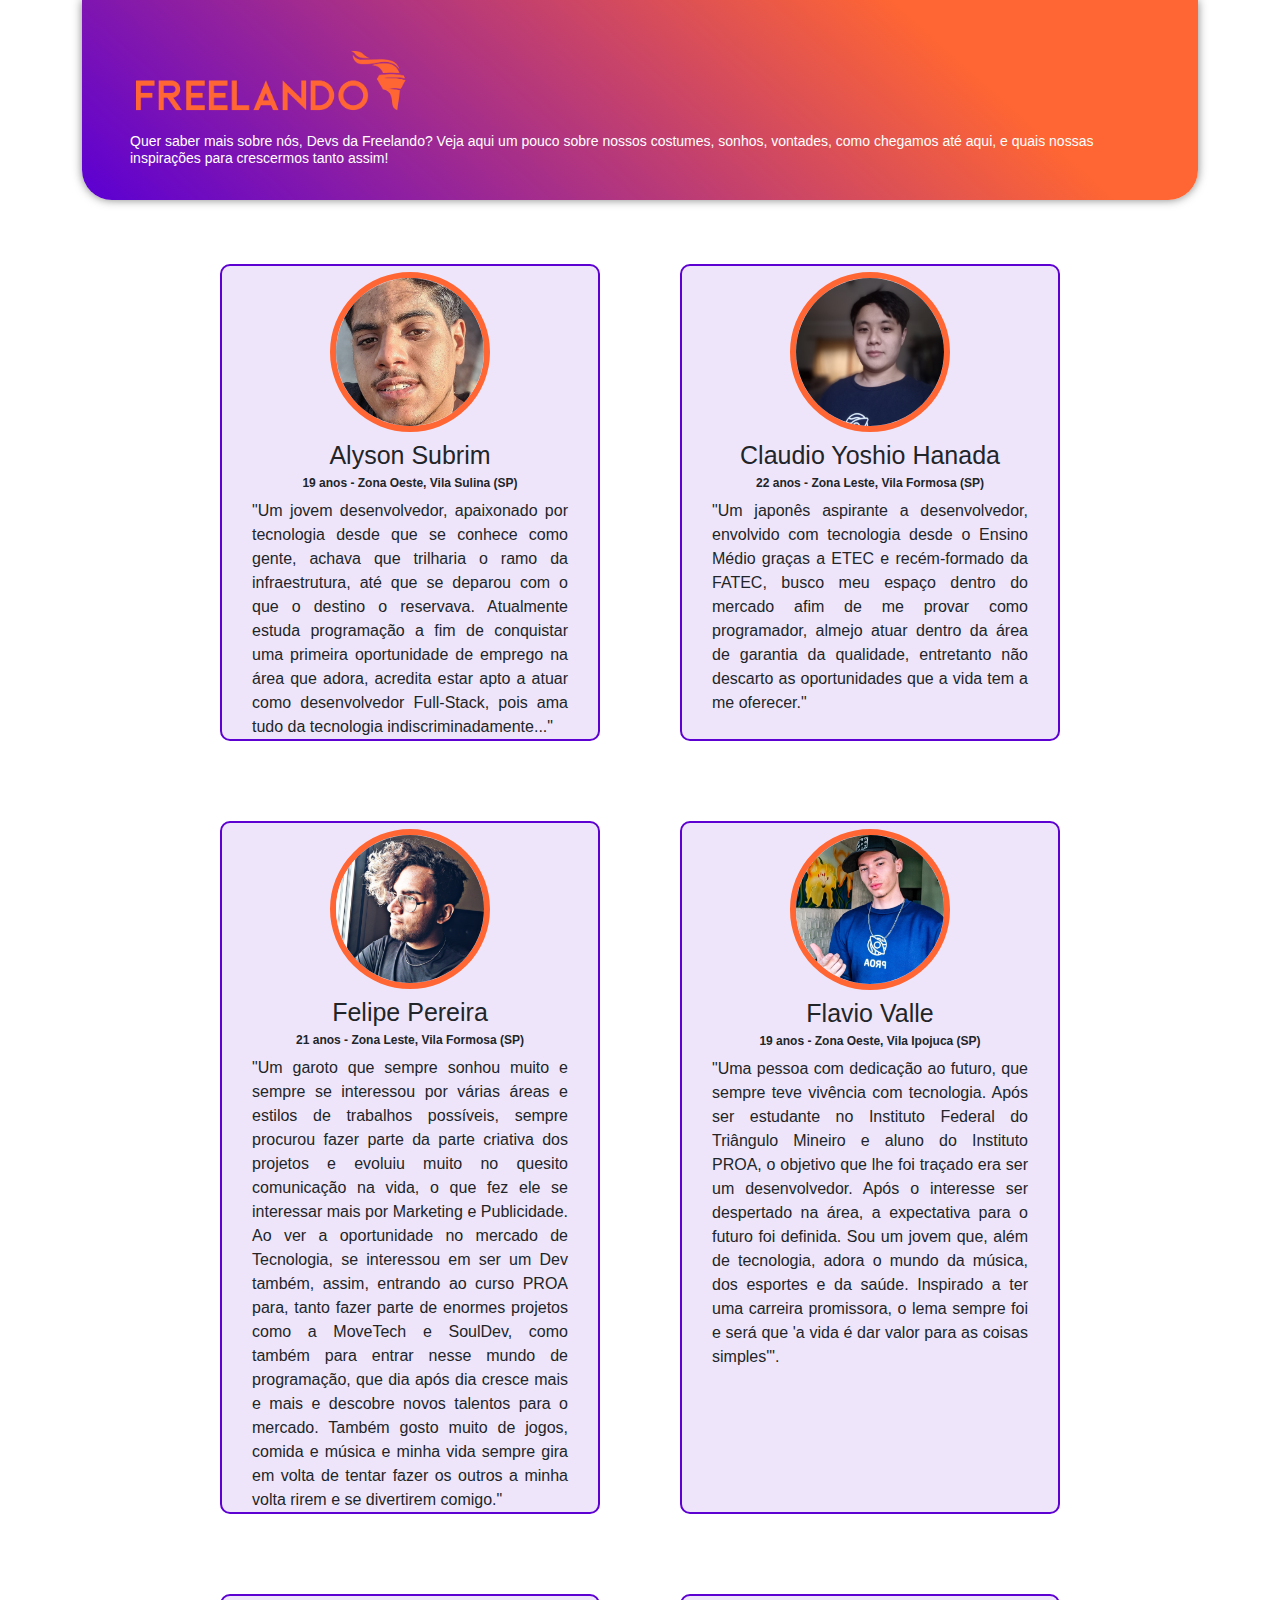
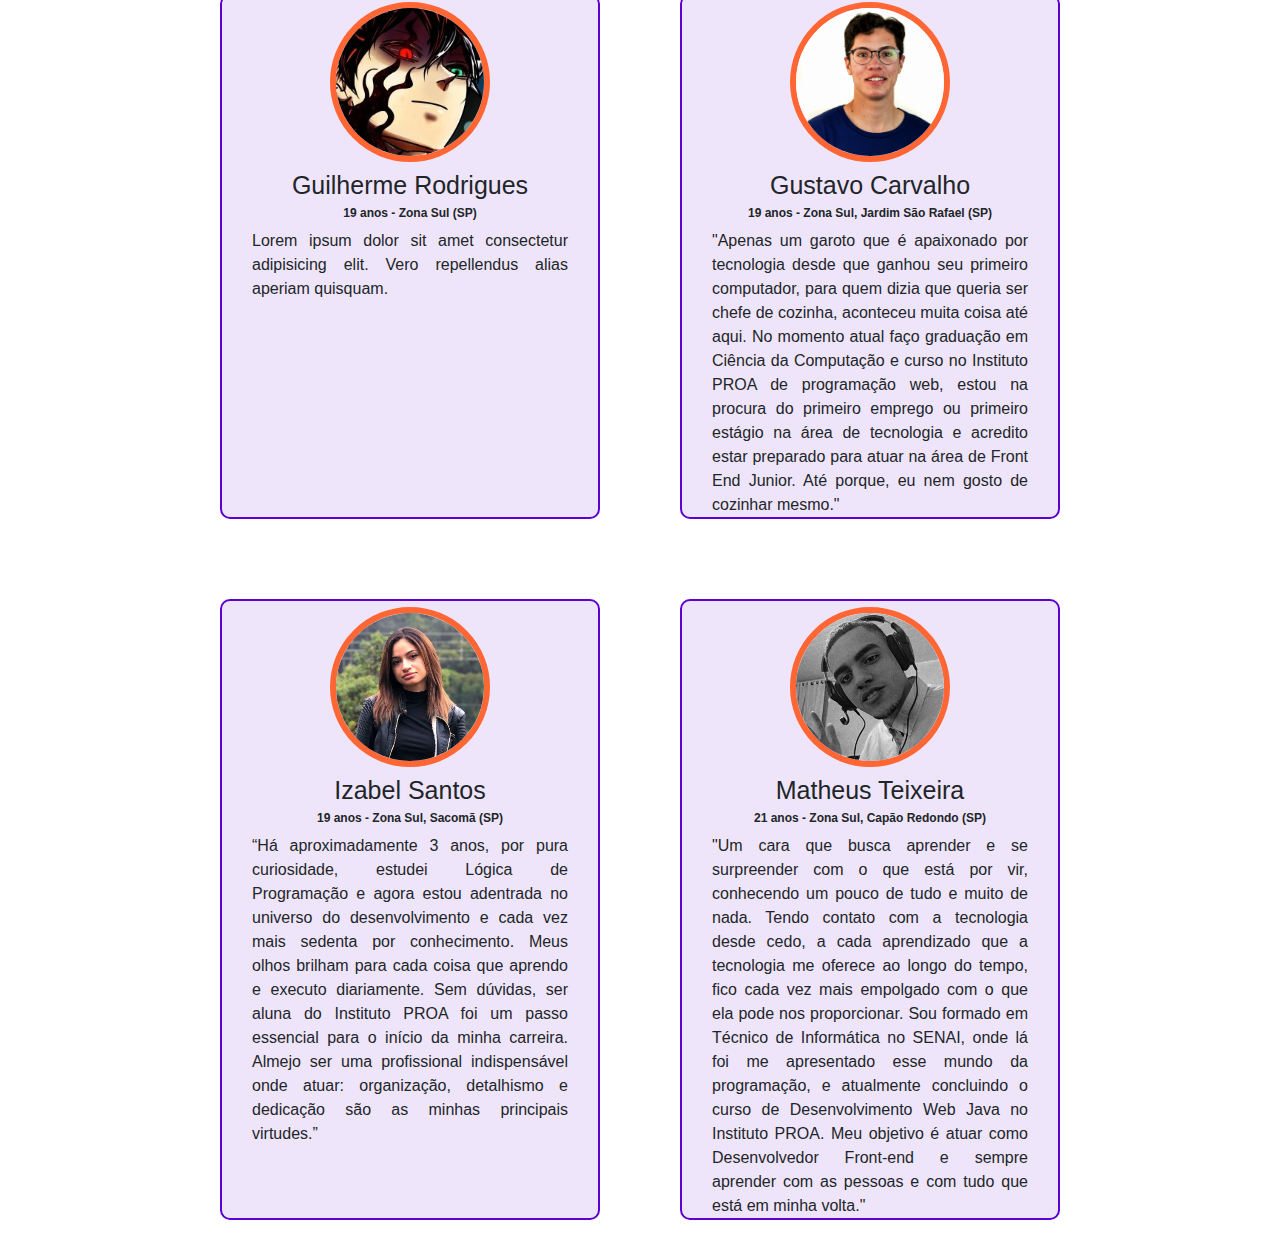
==== quem_somos.html @ f983faef "página Quem Somos" ====
<!DOCTYPE html>
<html lang="pt-br">
<head>
    <meta charset="UTF-8">
    <meta http-equiv="X-UA-Compatible" content="IE=edge">
    <meta name="viewport" content="width=device-width, initial-scale=1.0">
    <link rel="shortcut icon" href="medias/img/Group.svg" type="image/x-icon">
    <title>Quem Somos</title>

    <!-- bootstrap -->
    <link rel="stylesheet" href="bootstrap.css">

    <link rel="stylesheet" href="styles_quem_somos.css">
</head>
<body>
    <main class="container">
        <div class="principal p-4 p-md-5 mb-4 text-white">
            <div class="logo-freelando-posicao">
                <img class="logo-freelando" src="medias/img/freelando.png" alt=">
            </div>
            <div class="texto-principal-posicao">
                <h1>Quer saber mais sobre nós, Devs da Freelando? Veja aqui um pouco sobre nossos costumes, sonhos, vontades, como chegamos até aqui, e quais nossas inspirações para crescermos tanto assim!</h1>
            </div>
        </div>

        <div class="row d-flex justify-content-center">
            <div class="card-profissional col-lg-4">
                <img class="img" src="medias/img/alyson.png.jpg" alt="" width="160px">
                <h2>Alyson Subrim</h2>
                <p class="card-subtitle">19 anos - Zona Oeste, Vila Sulina (SP)</p>
                <p class="card-text">"Um jovem desenvolvedor, apaixonado por tecnologia desde que se conhece como gente, achava que trilharia o ramo da infraestrutura, até que se deparou com o que o destino o reservava. Atualmente estuda programação a fim de conquistar uma primeira oportunidade de emprego na área que adora, acredita estar apto a atuar como desenvolvedor Full-Stack, pois ama tudo da tecnologia indiscriminadamente..."</p>
            </div>

            <div class=" card-profissional col-lg-4">
                <img class="img" src="medias/img/claudio.png" alt="" width="160px">
                <h2>Claudio Yoshio Hanada</h2>
                <p class="card-subtitle">22 anos - Zona Leste, Vila Formosa (SP)</p>
                <p class="card-text">"Um japonês aspirante a desenvolvedor, envolvido com tecnologia desde o Ensino Médio graças a ETEC e recém-formado da FATEC, busco meu espaço dentro do mercado afim de me provar como programador, almejo atuar dentro da área de garantia da qualidade, entretanto não descarto as oportunidades que a vida tem a me oferecer."</p>
            </div>
        </div>

        <div class="row d-flex justify-content-center">
            <div class="card-profissional col-lg-4">
                <img class="img" src="medias/img/felipe.png" alt="" width="160px">
                <h2>Felipe Pereira</h2>
                <p class="card-subtitle">21 anos - Zona Leste, Vila Formosa (SP)</p>
                <p class="card-text">"Um garoto que sempre sonhou muito e sempre se interessou por várias áreas e estilos de trabalhos possíveis, sempre procurou fazer parte da parte criativa dos projetos e evoluiu muito no quesito comunicação na vida, o que fez ele se interessar mais por Marketing e Publicidade. Ao ver a oportunidade no mercado de Tecnologia, se interessou em ser um Dev também, assim, entrando ao curso PROA para, tanto fazer parte de enormes projetos como a MoveTech e SoulDev, como também para entrar nesse mundo de programação, que dia após dia cresce mais e mais e descobre novos talentos para o mercado. Também gosto muito de jogos, comida e música e minha vida sempre gira em volta de tentar fazer os outros a minha volta rirem e se divertirem comigo."</p>
            </div>

            <div class="card-profissional col-lg-4">
                <img class="img" src="medias/img/flavio.jpg" alt="" width="160px">
                <h2>Flavio Valle</h2>
                <p class="card-subtitle">19 anos - Zona Oeste, Vila Ipojuca (SP)</p>
                <p class="card-text">"Uma pessoa com dedicação ao futuro, que sempre teve vivência com tecnologia. Após ser estudante no Instituto Federal do Triângulo Mineiro e aluno do Instituto PROA, o objetivo que lhe foi traçado era ser um desenvolvedor. Após o interesse ser despertado na área, a expectativa para o futuro foi definida. Sou um jovem que, além de tecnologia, adora o mundo da música, dos esportes e da saúde. Inspirado a ter uma carreira promissora, o lema sempre foi e será que 'a vida é dar valor para as coisas simples'".</p>
            </div>
        </div>

        <div class="row d-flex justify-content-center">
            <div class="card-profissional col-lg-4">
                <img class="img" src="medias/img/asta.jpg" alt="" width="160px">
                <h2>Guilherme Rodrigues</h2>
                <p class="card-subtitle">19 anos - Zona Sul (SP)</p>
                <p class="card-text">Lorem ipsum dolor sit amet consectetur adipisicing elit. Vero repellendus alias aperiam quisquam.</p>
            </div>

            <div class="card-profissional col-lg-4">
                <img class="img" src="medias/img/gustavo.jpg" alt="" width="160px">
                <h2>Gustavo Carvalho</h2>
                <p class="card-subtitle">19 anos - Zona Sul, Jardim São Rafael (SP)</p>
                <p class="card-text">"Apenas um garoto que é apaixonado por tecnologia desde que ganhou seu primeiro computador, para quem dizia que queria ser chefe de cozinha, aconteceu muita coisa até aqui. No momento atual faço graduação em Ciência da Computação e curso no Instituto PROA de programação web, estou na procura do primeiro emprego ou primeiro estágio na área de tecnologia e acredito estar preparado para atuar na área de Front End Junior. Até porque, eu nem gosto de cozinhar mesmo."</p>
            </div>
        </div>

        <div class="row d-flex justify-content-center">
            <div class="card-profissional col-lg-4">
                <img class="img" src="medias/img/izabel1.jpg" alt="" width="160px">
                <h2>Izabel Santos</h2>
                <p class="card-subtitle">19 anos - Zona Sul, Sacomã (SP)</p>
                <p class="card-text">“Há aproximadamente 3 anos, por pura curiosidade, estudei Lógica de Programação e agora estou adentrada no universo do desenvolvimento e cada vez mais sedenta por conhecimento. Meus olhos brilham para cada coisa que aprendo e executo diariamente. Sem dúvidas, ser aluna do Instituto PROA foi um passo essencial para o início da minha carreira. Almejo ser uma profissional indispensável onde atuar: organização, detalhismo e dedicação são as minhas principais virtudes.”</p>
            </div>

            <div class="card-profissional col-lg-4">
                <img class="img" src="medias/img/matheus.png" alt="" width="160px">
                <h2>Matheus Teixeira</h2>
                <p class="card-subtitle">21 anos - Zona Sul, Capão Redondo (SP)</p>
                <p class="card-text">"Um cara que busca aprender e se surpreender com o que está por vir, conhecendo um pouco de tudo e muito de nada. Tendo contato com a tecnologia desde cedo, a cada aprendizado que a tecnologia me oferece ao longo do tempo, fico cada vez mais empolgado com o que ela pode nos proporcionar. Sou formado em Técnico de Informática no SENAI, onde lá foi me apresentado esse mundo da programação, e atualmente concluindo o curso de Desenvolvimento Web Java no Instituto PROA. Meu objetivo é atuar como Desenvolvedor Front-end e sempre aprender com as pessoas e com tudo que está em minha volta."</p>
            </div>
        </div>
    </main>
</body>
</html>
---- styles_quem_somos.css ----
.principal {
    background: linear-gradient(41.72deg, #5D00D2 0.82%, #FF6633 77.33%);
    border-bottom-left-radius: 30px;
    border-bottom-right-radius: 30px;
    height: 200px;
    box-shadow: 0px 0px 10px 0px #30303099;
}

.logo-freelando {
    padding-right: 20px;
    width: 300px;

}

.texto-principal-posicao {
    margin-top: 20px;
}

.card-profissional {
    margin: 40px;
    text-align: center;
    background-color: #5f00d21a;
    border-radius: 10px ;
    border: solid 2px #5D00D2;
}

.img {
    
    margin: 6px 0px 8px 0px;
    border: solid 6px #FF6633;
    border-radius: 100px;
}

.card-subtitle {
    font-family: Verdana, Geneva, Tahoma, sans-serif;
    font-size: 12px;
    font-weight: bold;
    text-align: center;
}

.card-text {
    font-family: 'Segoe UI', Tahoma, Geneva, Verdana, sans-serif;
    padding: 0px 18px 0px 18px;
    margin-top: 7px;
    text-align: justify;
}

h1 {
    font-family: Verdana, Geneva, Tahoma, sans-serif;
    font-size: 14px;
    margin-top: 20px;
}

h2 {
    text-align: center;
    font-family: Arial, Helvetica, sans-serif;
    font-size: 25px;
}




@media only screen and (max-width: 400px) {
    
    .container {
        margin: 0;
    }

    .principal {
        padding: 0;
        margin-left: 5px;
        margin-right: 5px;
    }

    .logo-freelando {
        width: 250px;
    }

    h1 {
        font-size: 14px;
        margin-top: 15px;
    }   
}

@media only screen and (max-width: 350px) {

    h1 {
        font-size: 12px;
    }
}


@media only screen and (max-width: 295px) {
    
    .logo-freelando {
        width: 230px;
    }

    h1 {
        font-size: 12px;
    }
}
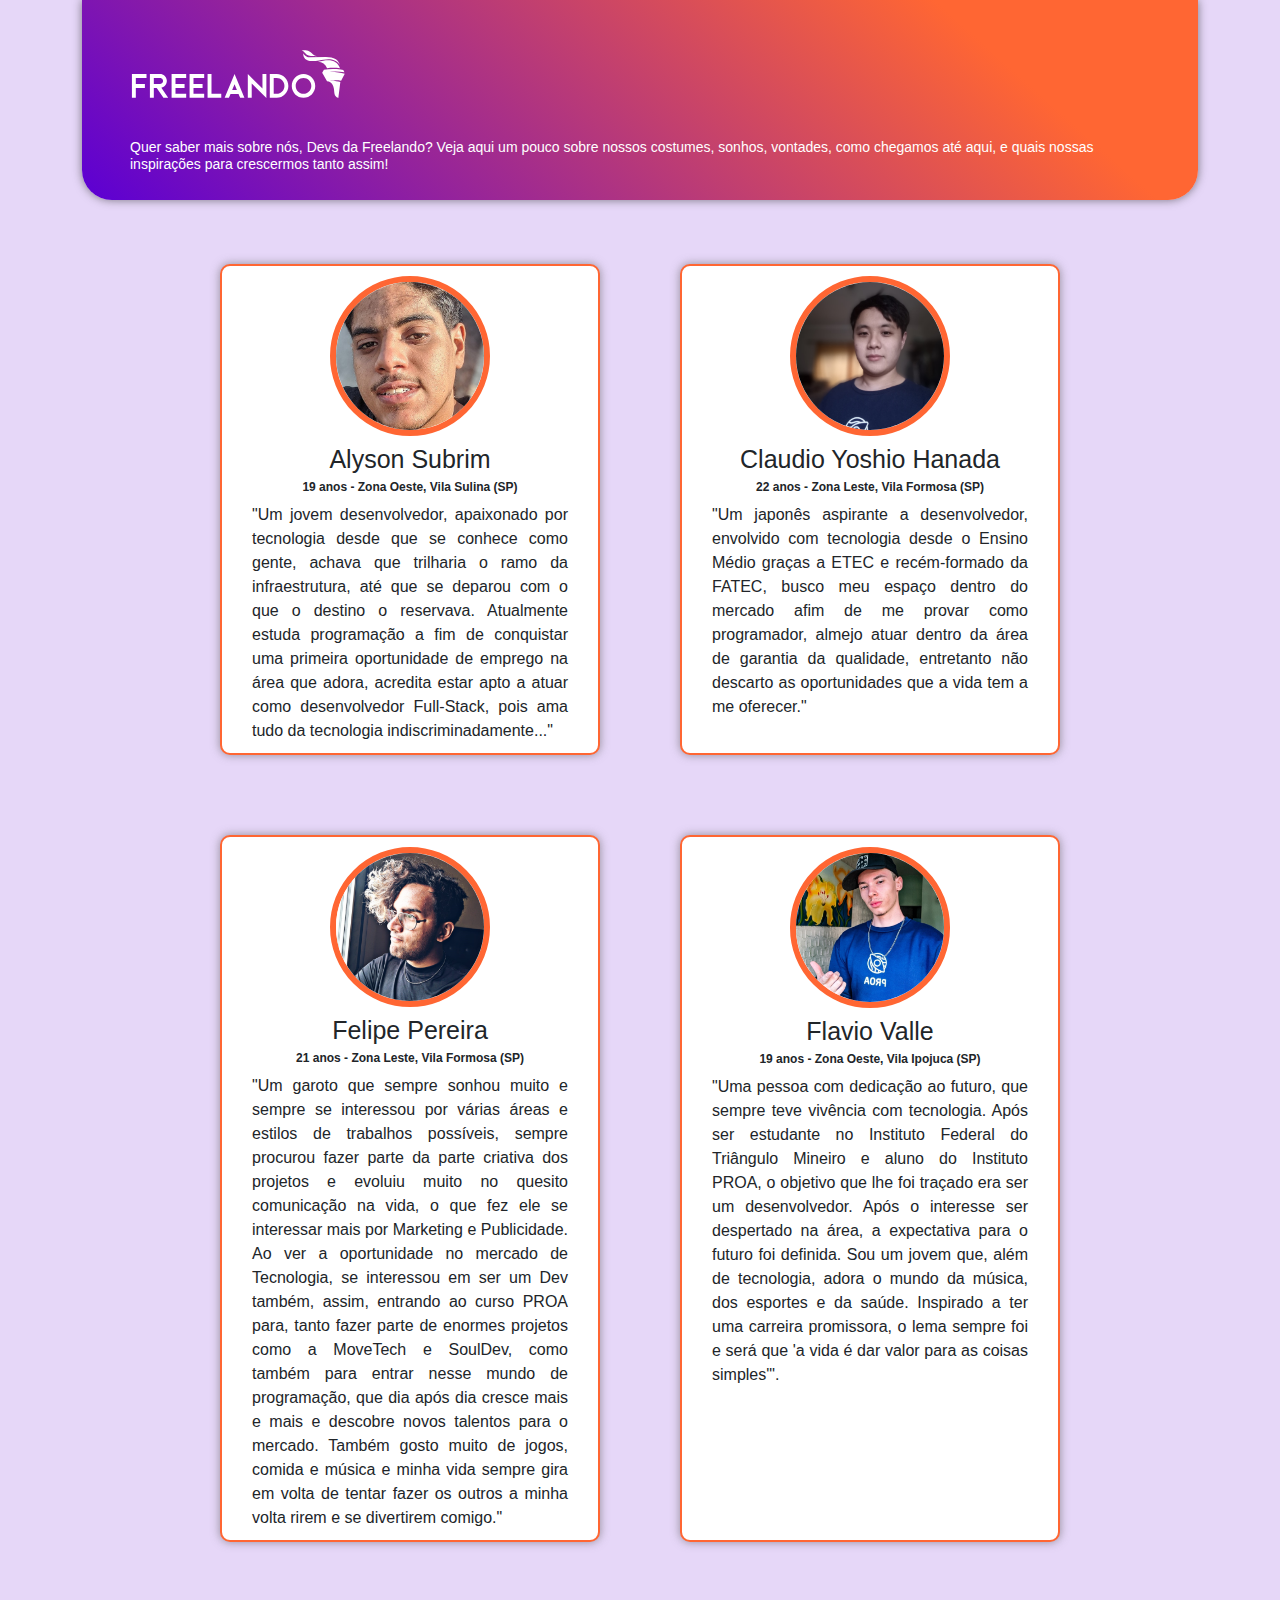
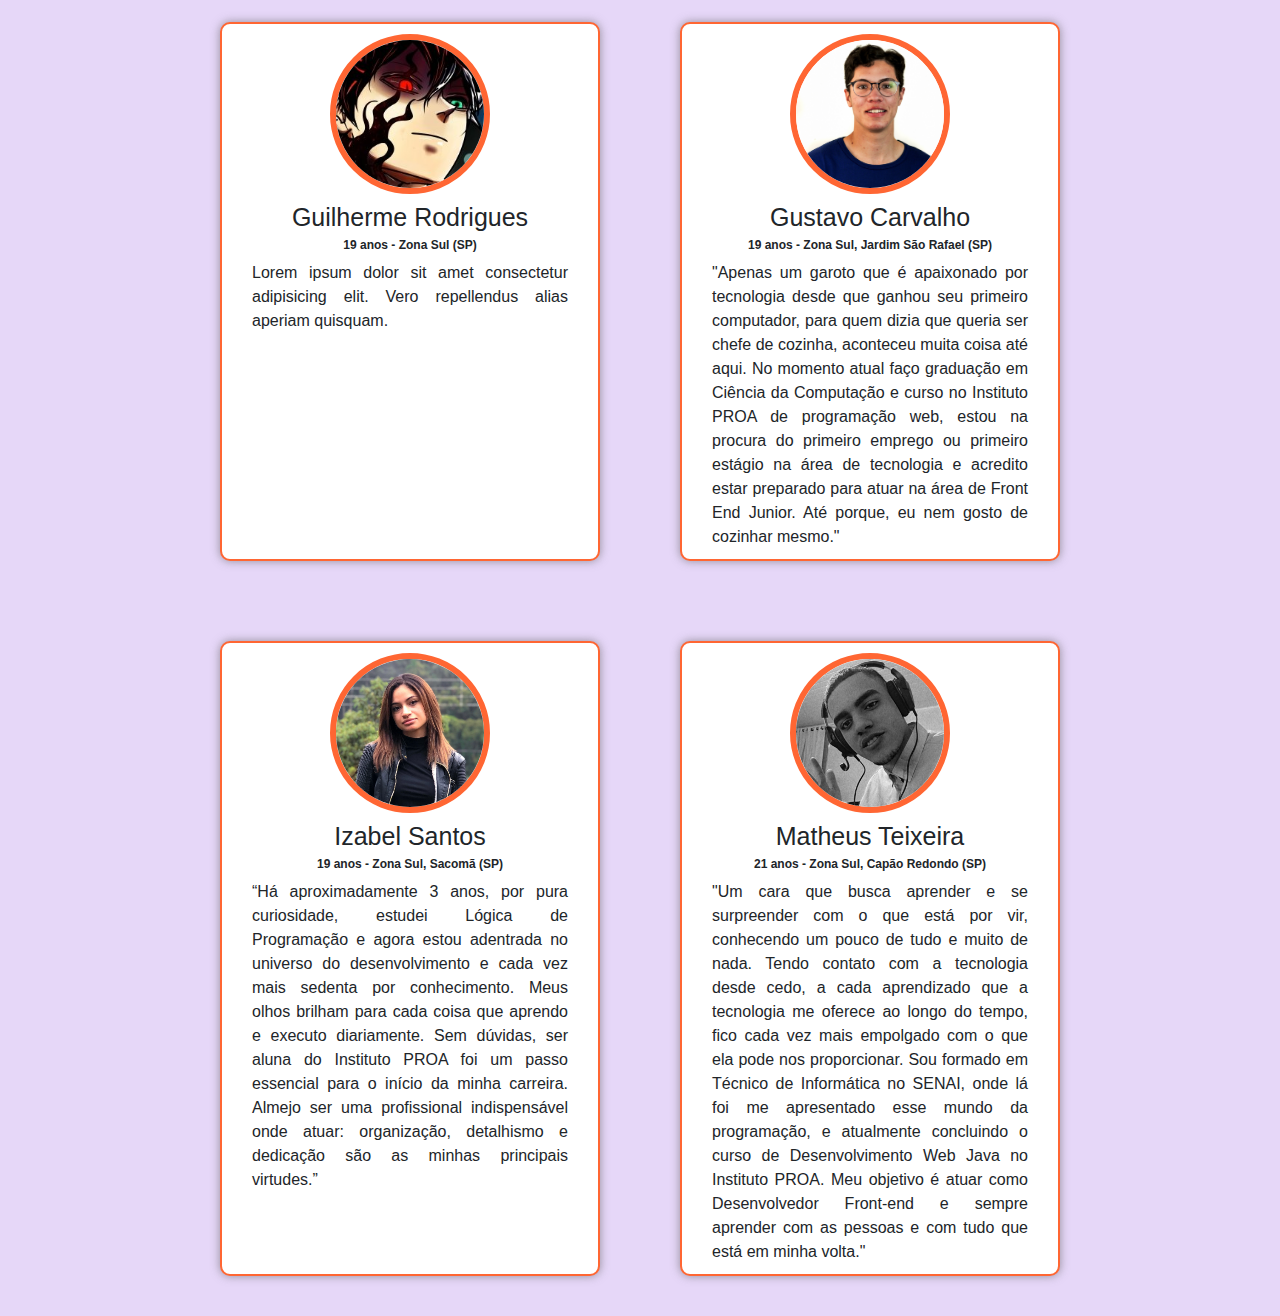
==== commit 67feeafd: "Detalhes dos cards e scrollbar personalizada" ====
--- a/quem_somos.html
+++ b/quem_somos.html
@@ -16,9 +16,10 @@
     <main class="container">
         <div class="principal p-4 p-md-5 mb-4 text-white">
             <div class="logo-freelando-posicao">
-                <img class="logo-freelando" src="medias/img/freelando.png" alt=">
-            </div>
-            <div class="texto-principal-posicao">
+                <a href="index.html">
+                    <img class="logo-freelando" src="medias/img/freelando_branco.svg" alt=">
+                </div>
+                <div class="texto-principal-posicao"></a>
                 <h1>Quer saber mais sobre nós, Devs da Freelando? Veja aqui um pouco sobre nossos costumes, sonhos, vontades, como chegamos até aqui, e quais nossas inspirações para crescermos tanto assim!</h1>
             </div>
         </div>
--- a/styles_quem_somos.css
+++ b/styles_quem_somos.css
@@ -1,5 +1,9 @@
+body {
+    background-color: #5f00d228;
+}
+
 .principal {
-    background: linear-gradient(41.72deg, #5D00D2 0.82%, #FF6633 77.33%);
+    background: linear-gradient(41.72deg, #5D00D2 0.82%, #FF6633 80.33%);
     border-bottom-left-radius: 30px;
     border-bottom-right-radius: 30px;
     height: 200px;
@@ -8,7 +12,7 @@
 
 .logo-freelando {
     padding-right: 20px;
-    width: 300px;
+    width: 250px;
 
 }
 
@@ -19,14 +23,14 @@
 .card-profissional {
     margin: 40px;
     text-align: center;
-    background-color: #5f00d21a;
+    background-color: #fff;
     border-radius: 10px ;
-    border: solid 2px #5D00D2;
+    border: solid 2px #FF6633;
+    box-shadow: 0px 0px 10px 0px #5a5a5a99;
 }
 
 .img {
-    
-    margin: 6px 0px 8px 0px;
+    margin: 10px 0px 8px 0px;
     border: solid 6px #FF6633;
     border-radius: 100px;
 }
@@ -45,10 +49,14 @@
     text-align: justify;
 }
 
+.card-text:last-child {
+    margin-bottom: 10px;
+}
+
 h1 {
     font-family: Verdana, Geneva, Tahoma, sans-serif;
     font-size: 14px;
-    margin-top: 20px;
+    margin-top: 10px;
 }
 
 h2 {
@@ -58,7 +66,12 @@
 }
 
 
+@media only screen and (max-width: 500px) {
 
+    .logo-freelando {
+        width: 230px;
+    }
+}
 
 @media only screen and (max-width: 400px) {
     
@@ -73,7 +86,7 @@
     }
 
     .logo-freelando {
-        width: 250px;
+        width: 175px;
     }
 
     h1 {
@@ -84,6 +97,10 @@
 
 @media only screen and (max-width: 350px) {
 
+    .logo-freelando {
+        width: 180px;
+    }
+
     h1 {
         font-size: 12px;
     }
@@ -93,7 +110,7 @@
 @media only screen and (max-width: 295px) {
     
     .logo-freelando {
-        width: 230px;
+        width: 150px;
     }
 
     h1 {
@@ -101,5 +118,32 @@
     }
 }
 
+/* SCROLLBAR CUSTOMIZADO*/
 
 
+/* width */
+
+::-webkit-scrollbar {
+    width: 5px;
+    background-color: transparent;
+}
+
+
+/* Track */
+
+ ::-webkit-scrollbar-track {
+    border-radius: 10px;
+    background-color: transparent;
+}
+
+
+/* Handle */
+
+ ::-webkit-scrollbar-thumb {
+    background: #ff6d3c;
+    border-radius: 10px;
+}
+
+
+
+
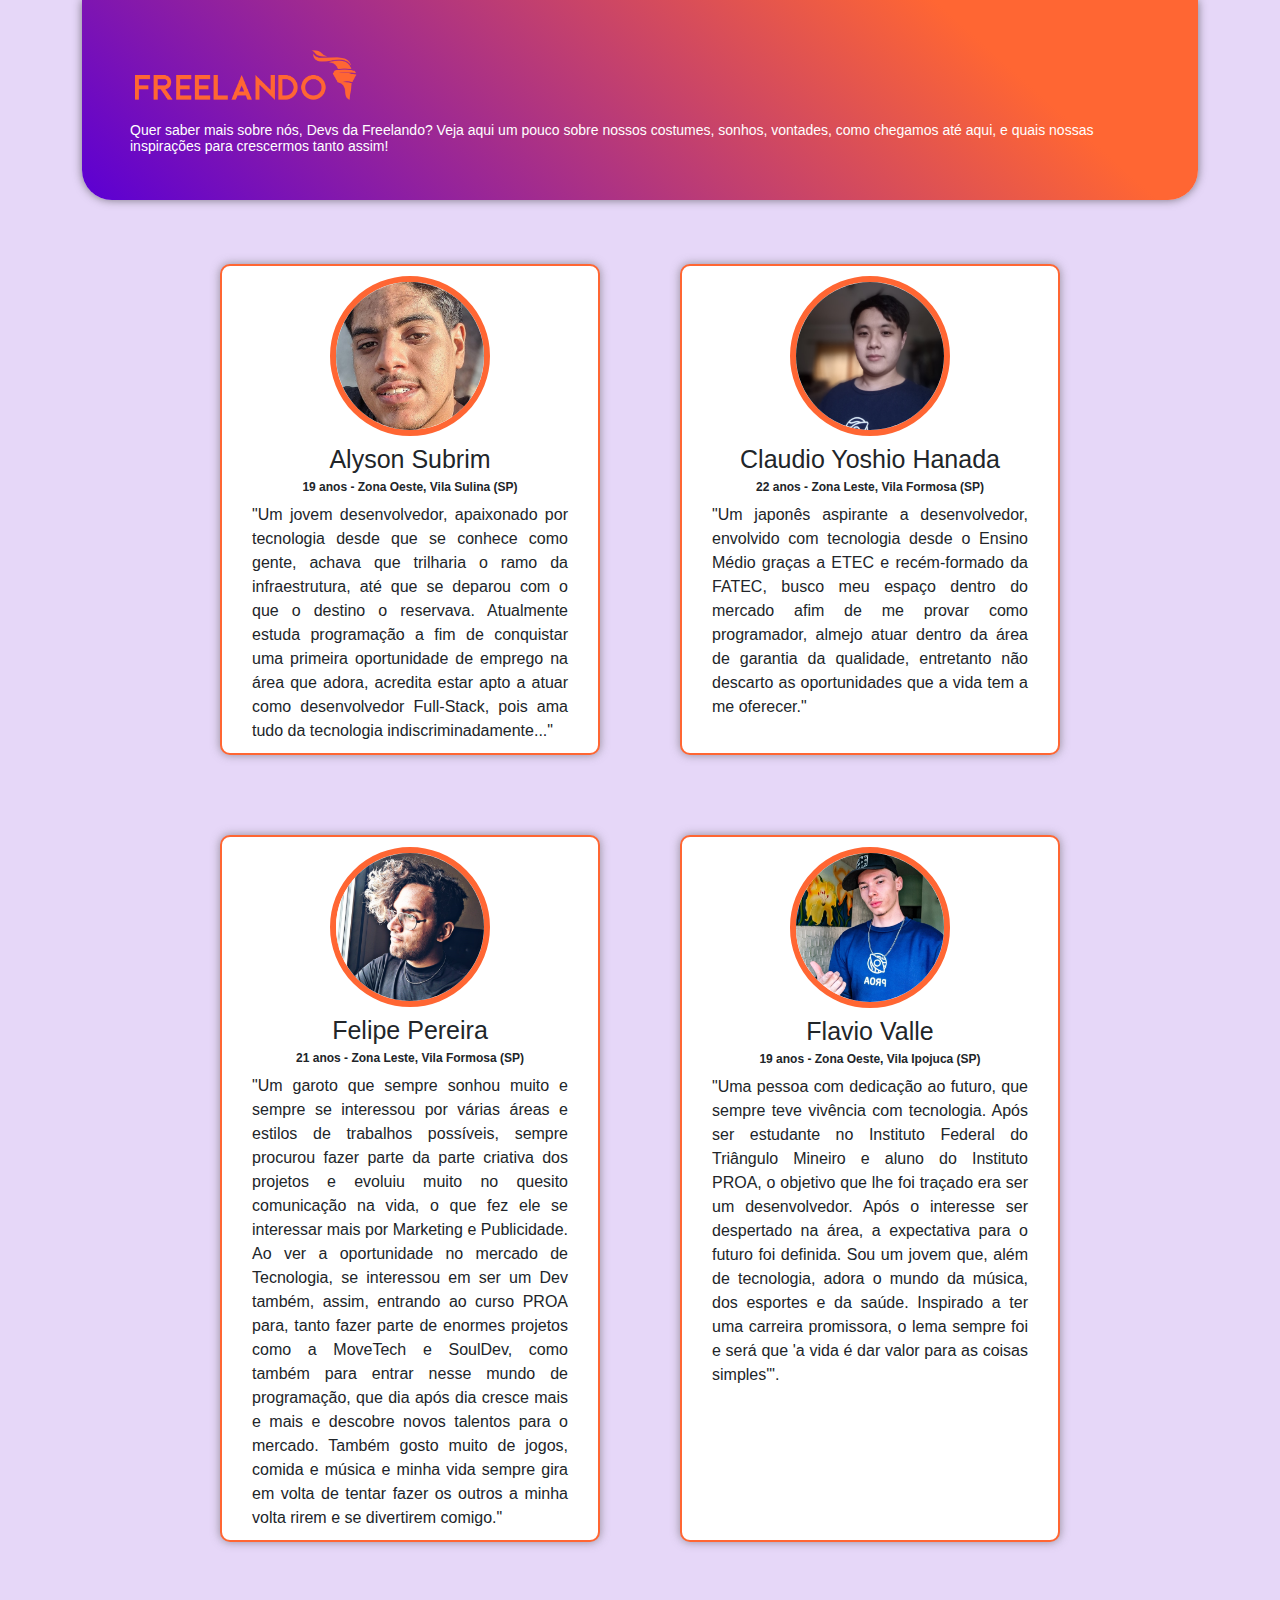
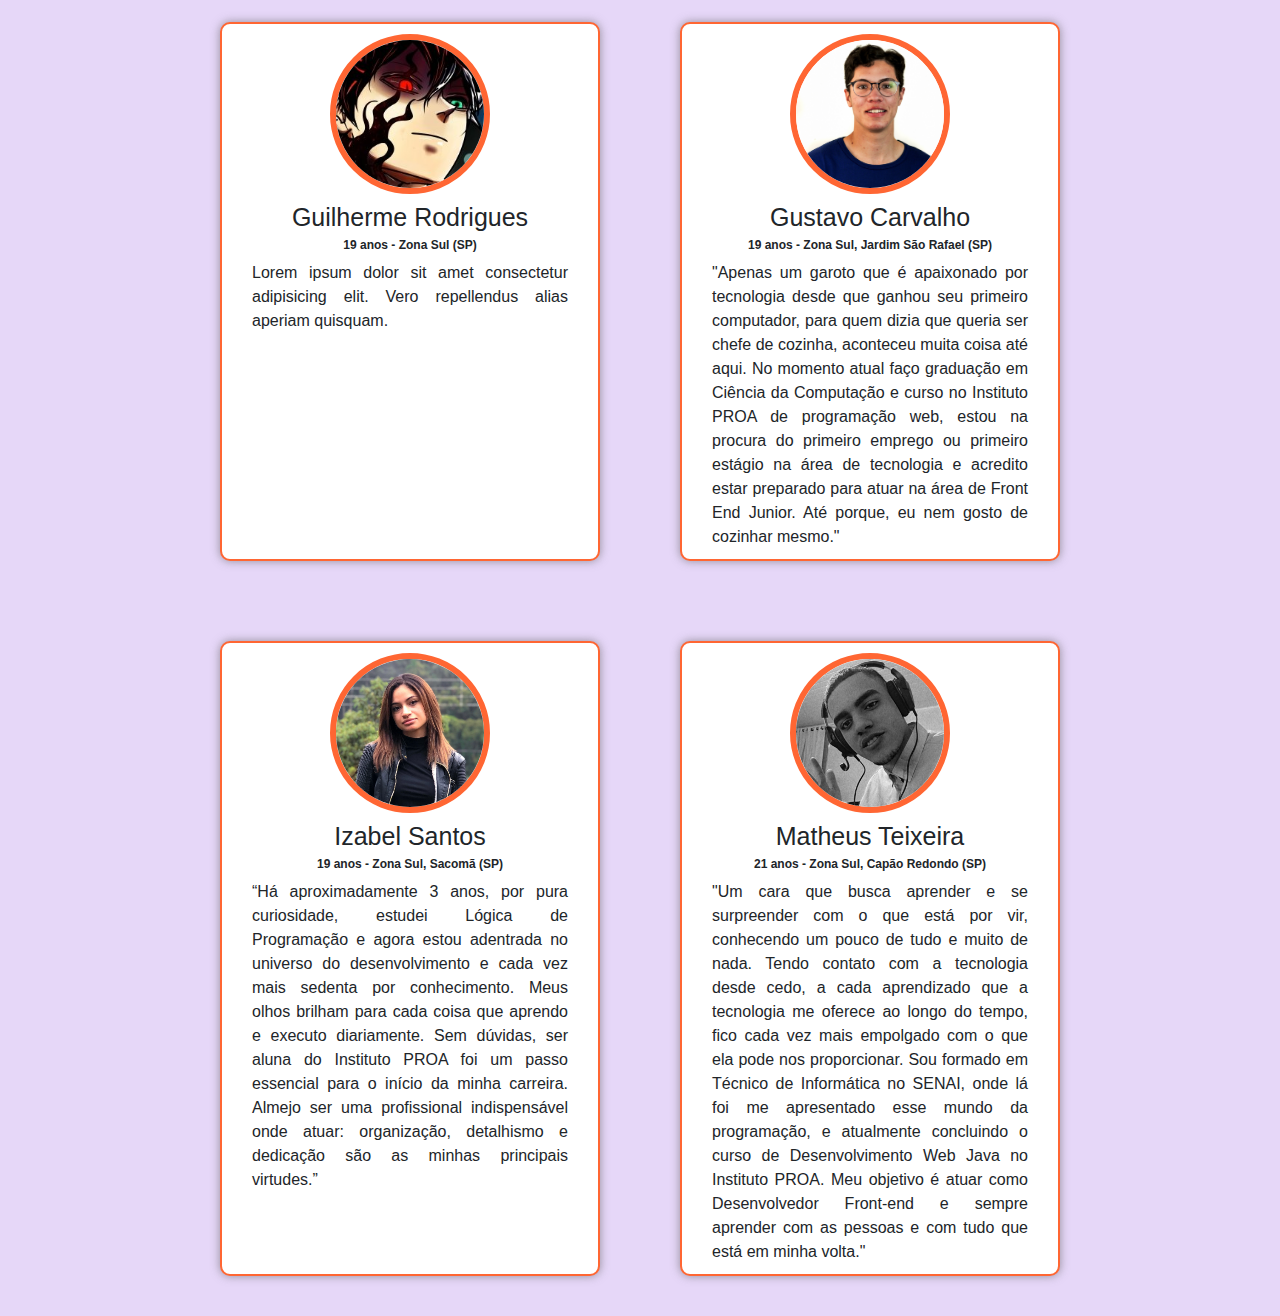
==== commit bfbeda3f: "menu arrumado" ====
--- a/quem_somos.html
+++ b/quem_somos.html
@@ -16,10 +16,9 @@
     <main class="container">
         <div class="principal p-4 p-md-5 mb-4 text-white">
             <div class="logo-freelando-posicao">
-                <a href="index.html">
-                    <img class="logo-freelando" src="medias/img/freelando_branco.svg" alt=">
-                </div>
-                <div class="texto-principal-posicao"></a>
+                <img class="logo-freelando" src="medias/img/freelando.png" alt="">
+            </div>
+            <div class="texto-principal-posicao">
                 <h1>Quer saber mais sobre nós, Devs da Freelando? Veja aqui um pouco sobre nossos costumes, sonhos, vontades, como chegamos até aqui, e quais nossas inspirações para crescermos tanto assim!</h1>
             </div>
         </div>
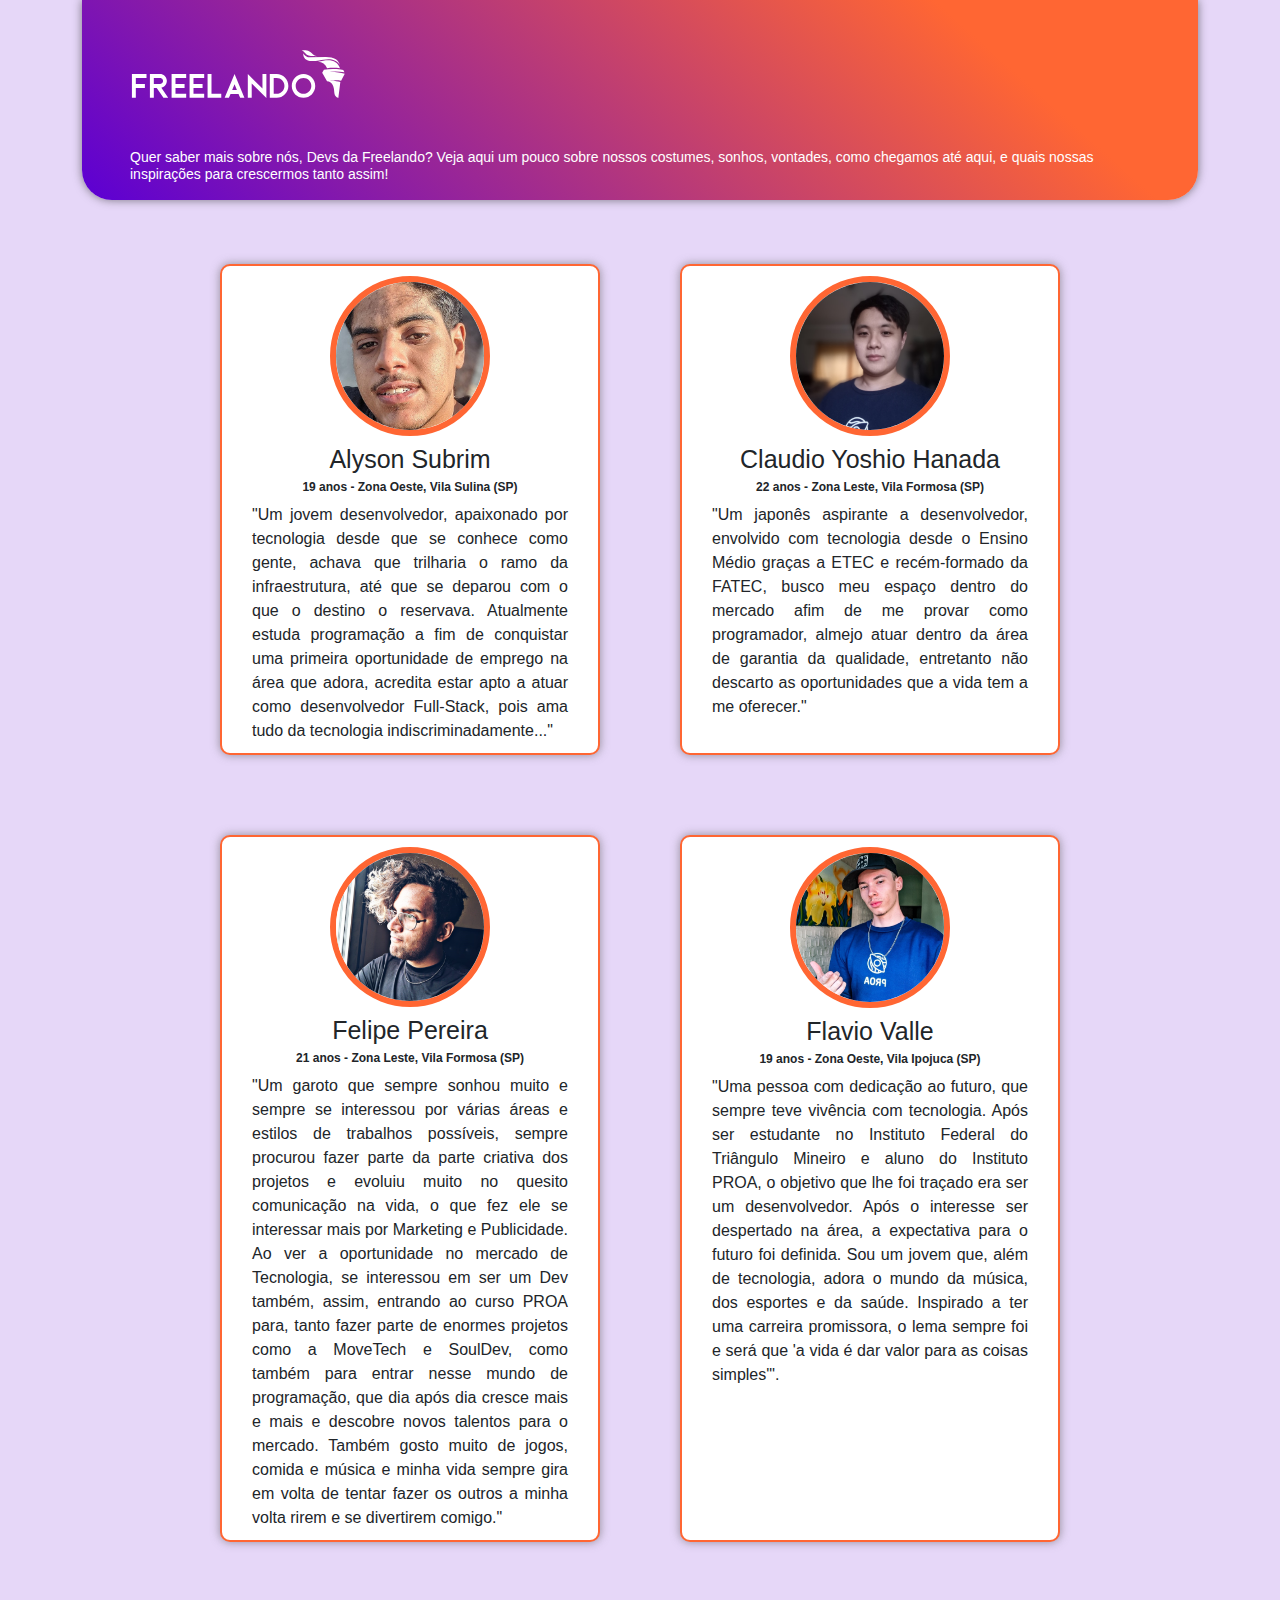
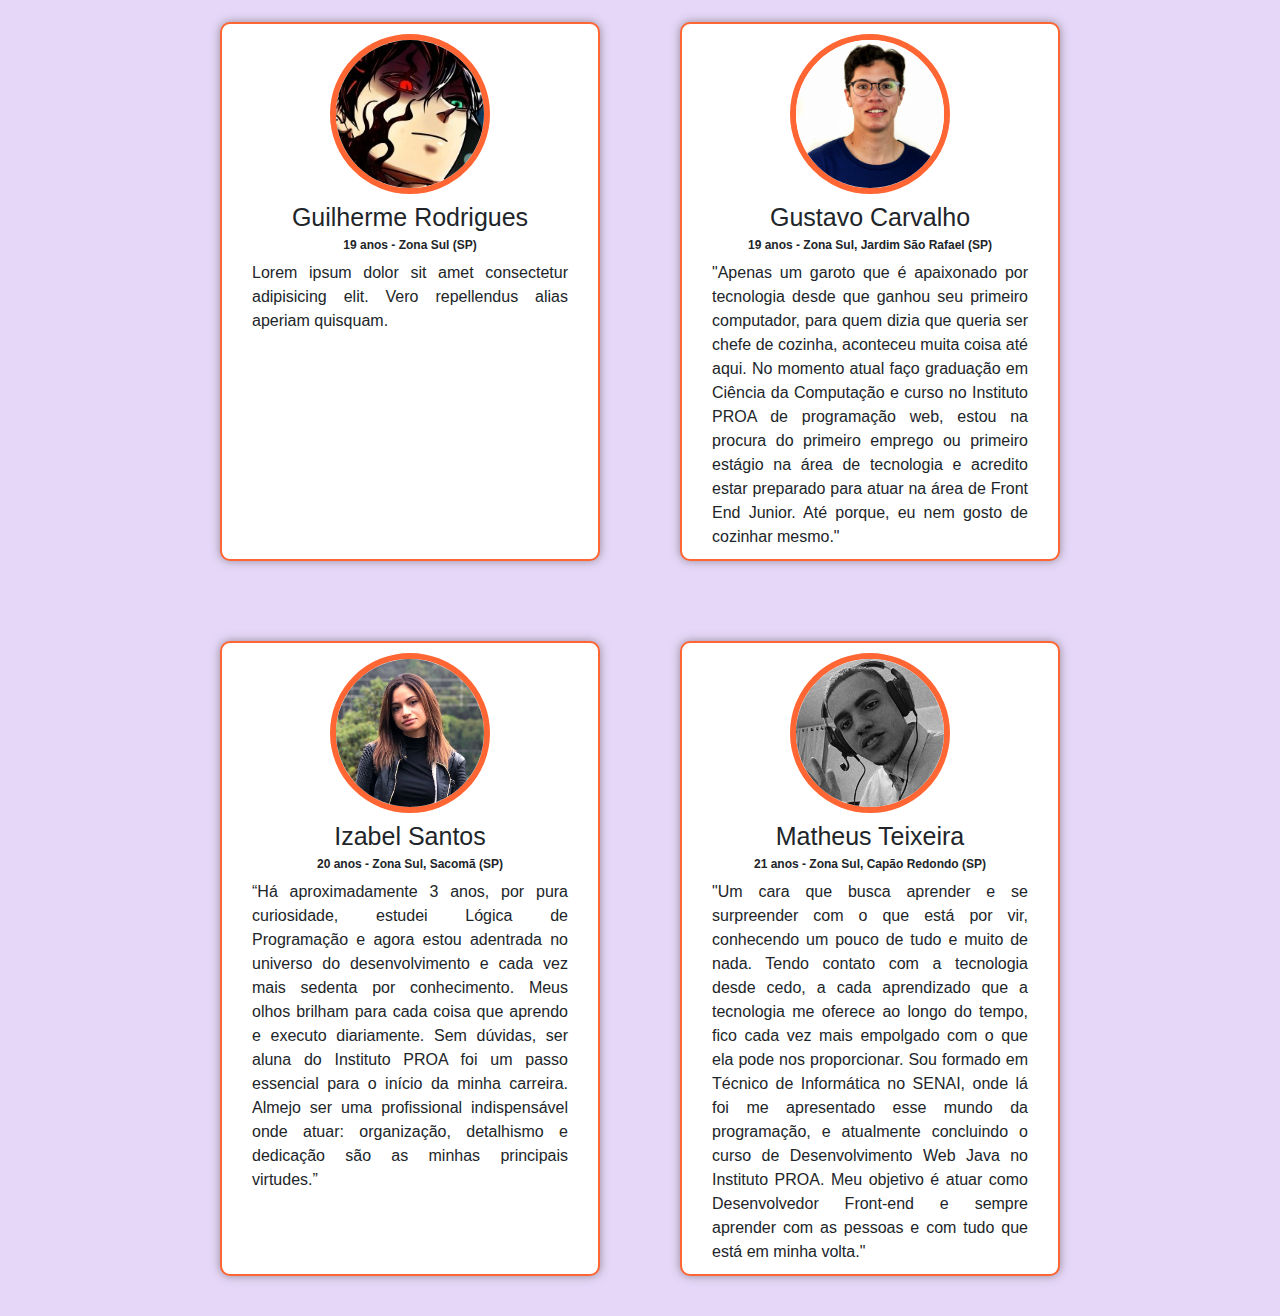
==== commit bbd1b6db: "logo branca" ====
--- a/quem_somos.html
+++ b/quem_somos.html
@@ -16,7 +16,7 @@
     <main class="container">
         <div class="principal p-4 p-md-5 mb-4 text-white">
             <div class="logo-freelando-posicao">
-                <img class="logo-freelando" src="medias/img/freelando.png" alt="">
+                <a href="index.html"><img class="logo-freelando" src="medias/img/freelando_branco.svg" alt=""></a>
             </div>
             <div class="texto-principal-posicao">
                 <h1>Quer saber mais sobre nós, Devs da Freelando? Veja aqui um pouco sobre nossos costumes, sonhos, vontades, como chegamos até aqui, e quais nossas inspirações para crescermos tanto assim!</h1>
@@ -75,7 +75,7 @@
             <div class="card-profissional col-lg-4">
                 <img class="img" src="medias/img/izabel1.jpg" alt="" width="160px">
                 <h2>Izabel Santos</h2>
-                <p class="card-subtitle">19 anos - Zona Sul, Sacomã (SP)</p>
+                <p class="card-subtitle">20 anos - Zona Sul, Sacomã (SP)</p>
                 <p class="card-text">“Há aproximadamente 3 anos, por pura curiosidade, estudei Lógica de Programação e agora estou adentrada no universo do desenvolvimento e cada vez mais sedenta por conhecimento. Meus olhos brilham para cada coisa que aprendo e executo diariamente. Sem dúvidas, ser aluna do Instituto PROA foi um passo essencial para o início da minha carreira. Almejo ser uma profissional indispensável onde atuar: organização, detalhismo e dedicação são as minhas principais virtudes.”</p>
             </div>
 
--- a/styles_quem_somos.css
+++ b/styles_quem_somos.css
@@ -13,7 +13,6 @@
 .logo-freelando {
     padding-right: 20px;
     width: 250px;
-
 }
 
 .texto-principal-posicao {
@@ -56,7 +55,7 @@
 h1 {
     font-family: Verdana, Geneva, Tahoma, sans-serif;
     font-size: 14px;
-    margin-top: 10px;
+    margin-top: 0px;
 }
 
 h2 {
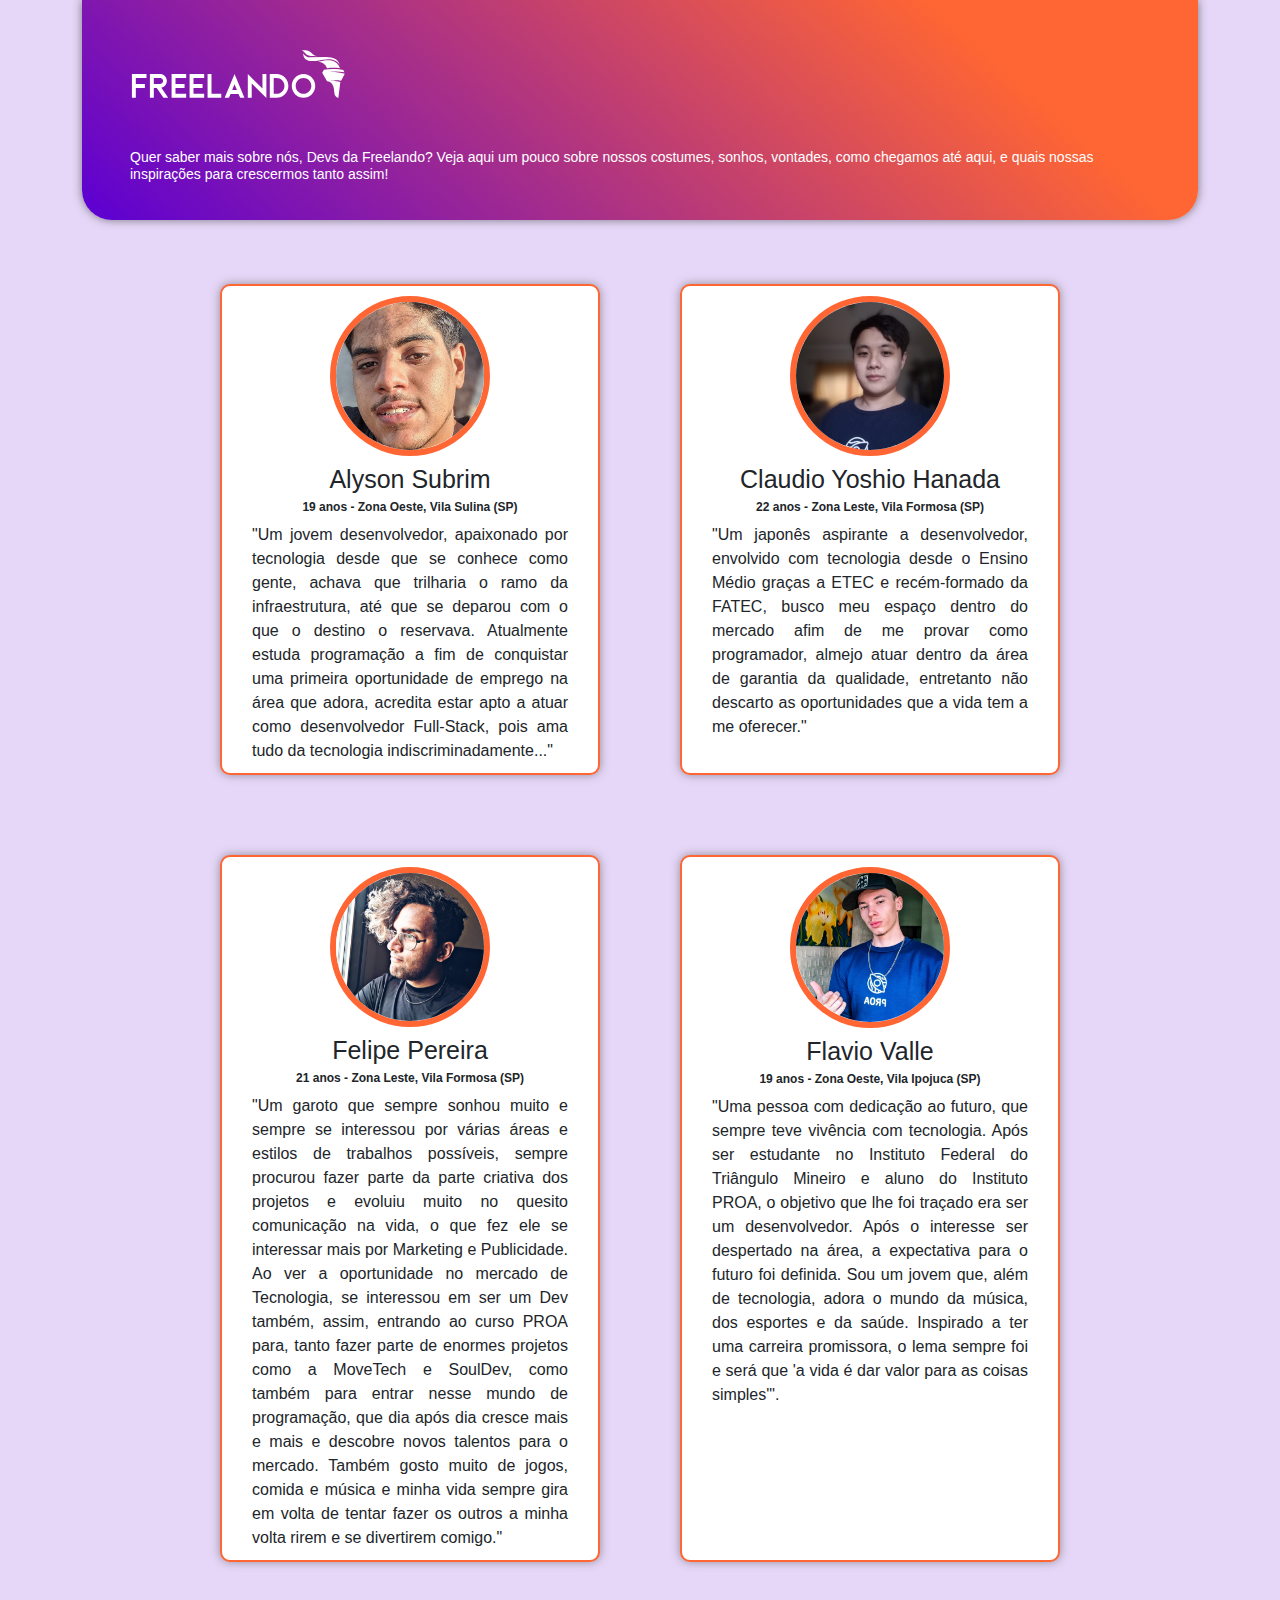
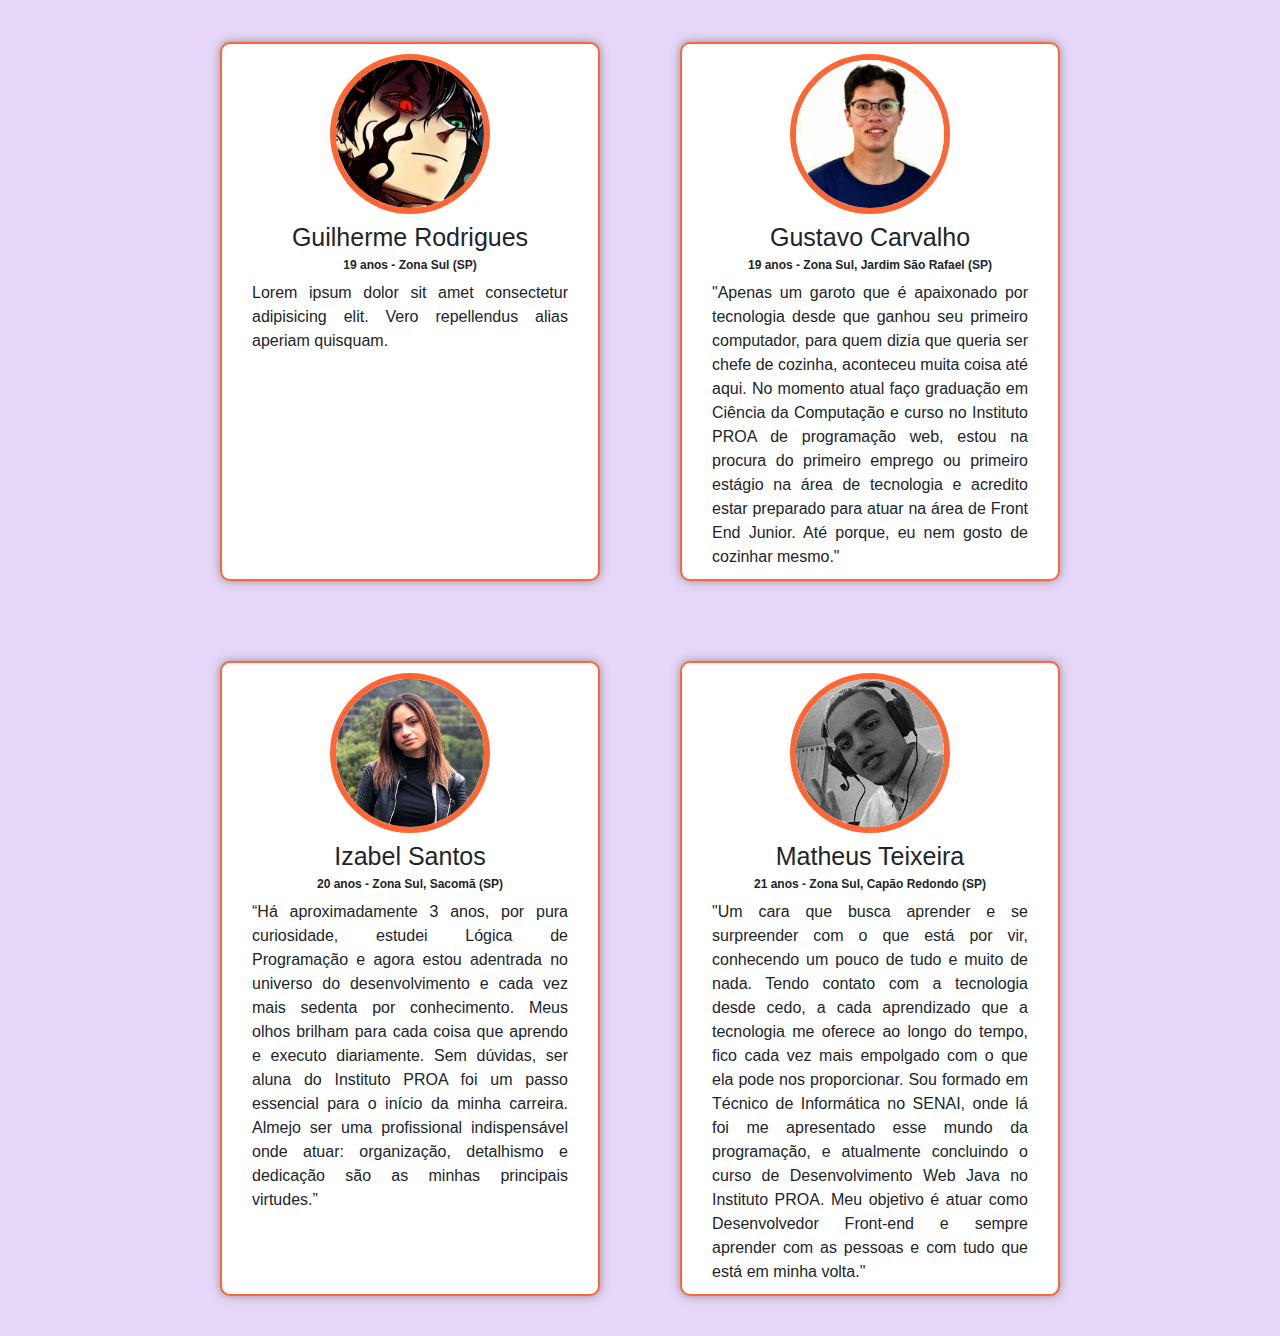
==== commit 0c060732: "imagem" ====
--- a/quem_somos.html
+++ b/quem_somos.html
@@ -73,7 +73,7 @@
 
         <div class="row d-flex justify-content-center">
             <div class="card-profissional col-lg-4">
-                <img class="img" src="medias/img/izabel1.jpg" alt="" width="160px">
+                <img class="img" src="medias/img/izabel.jpg" alt="" width="160px">
                 <h2>Izabel Santos</h2>
                 <p class="card-subtitle">20 anos - Zona Sul, Sacomã (SP)</p>
                 <p class="card-text">“Há aproximadamente 3 anos, por pura curiosidade, estudei Lógica de Programação e agora estou adentrada no universo do desenvolvimento e cada vez mais sedenta por conhecimento. Meus olhos brilham para cada coisa que aprendo e executo diariamente. Sem dúvidas, ser aluna do Instituto PROA foi um passo essencial para o início da minha carreira. Almejo ser uma profissional indispensável onde atuar: organização, detalhismo e dedicação são as minhas principais virtudes.”</p>
--- a/styles_quem_somos.css
+++ b/styles_quem_somos.css
@@ -6,7 +6,7 @@
     background: linear-gradient(41.72deg, #5D00D2 0.82%, #FF6633 80.33%);
     border-bottom-left-radius: 30px;
     border-bottom-right-radius: 30px;
-    height: 200px;
+    height: 220px;
     box-shadow: 0px 0px 10px 0px #30303099;
 }
 
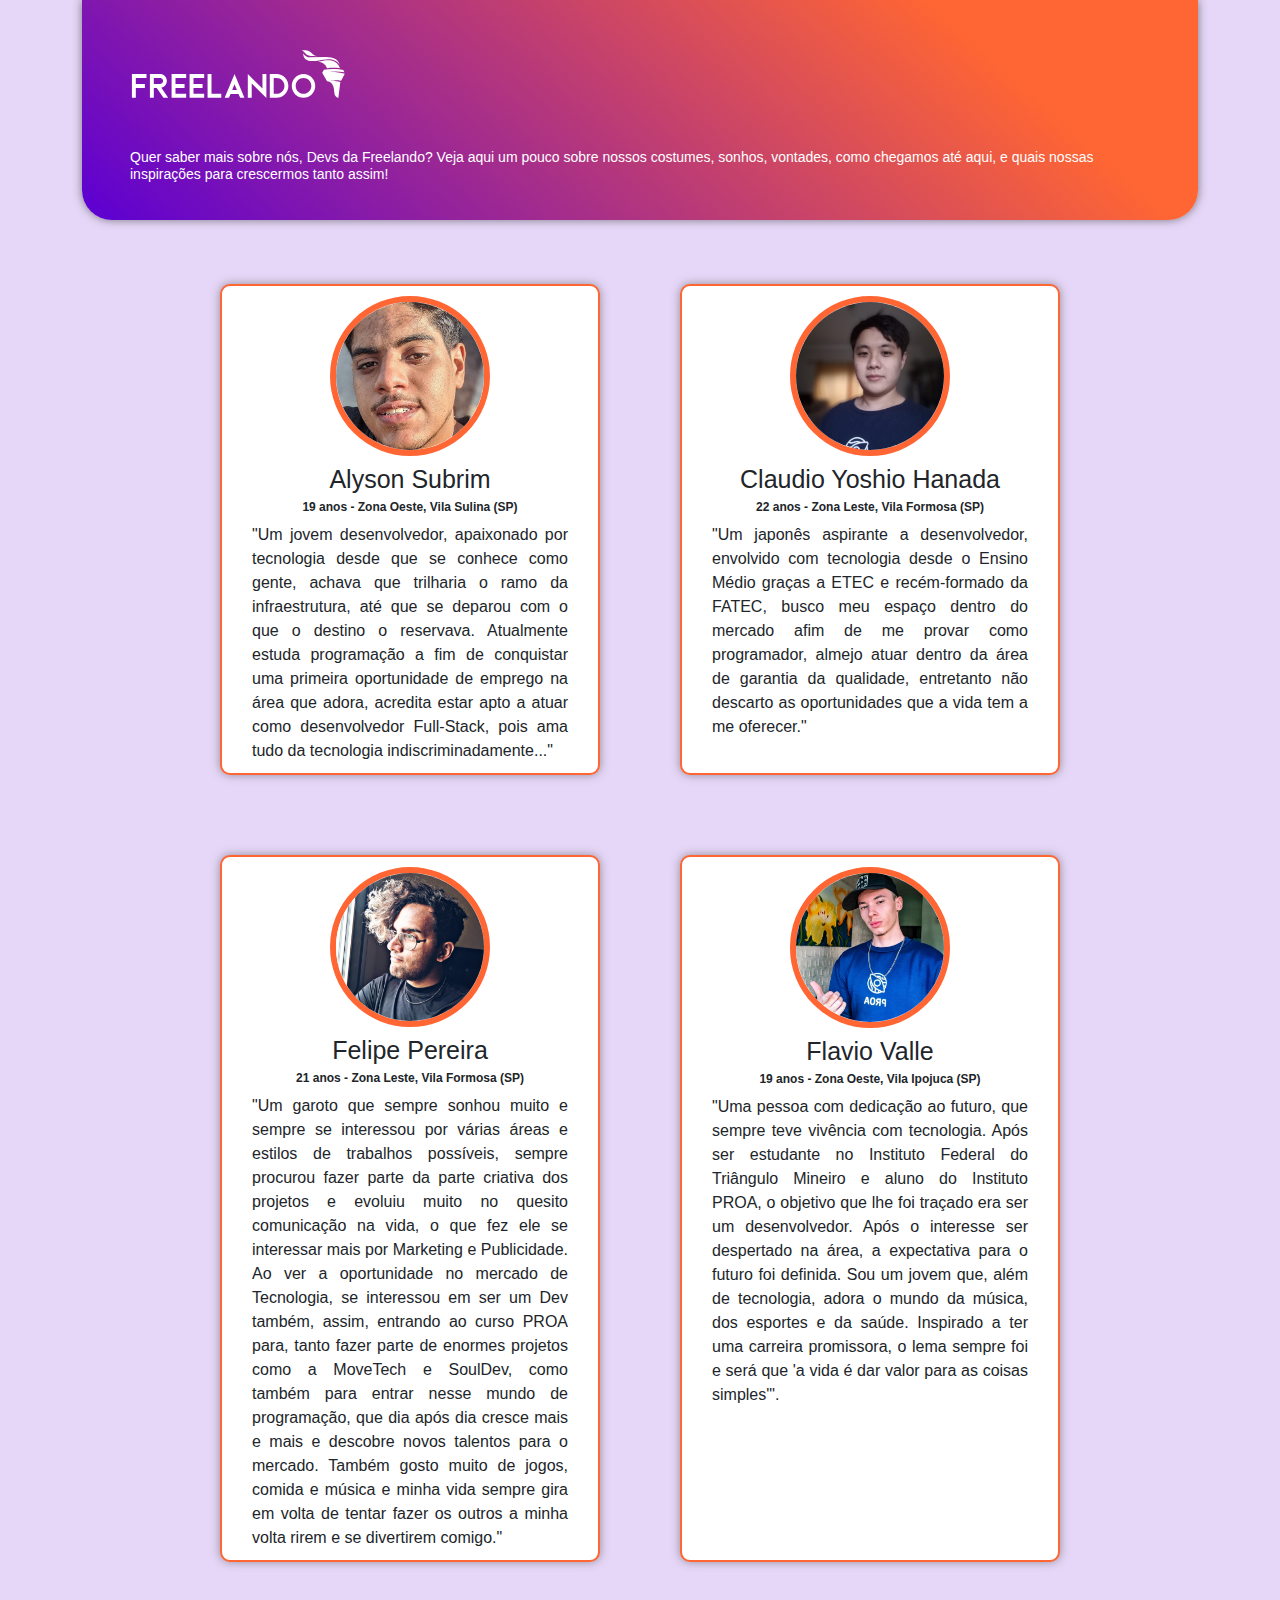
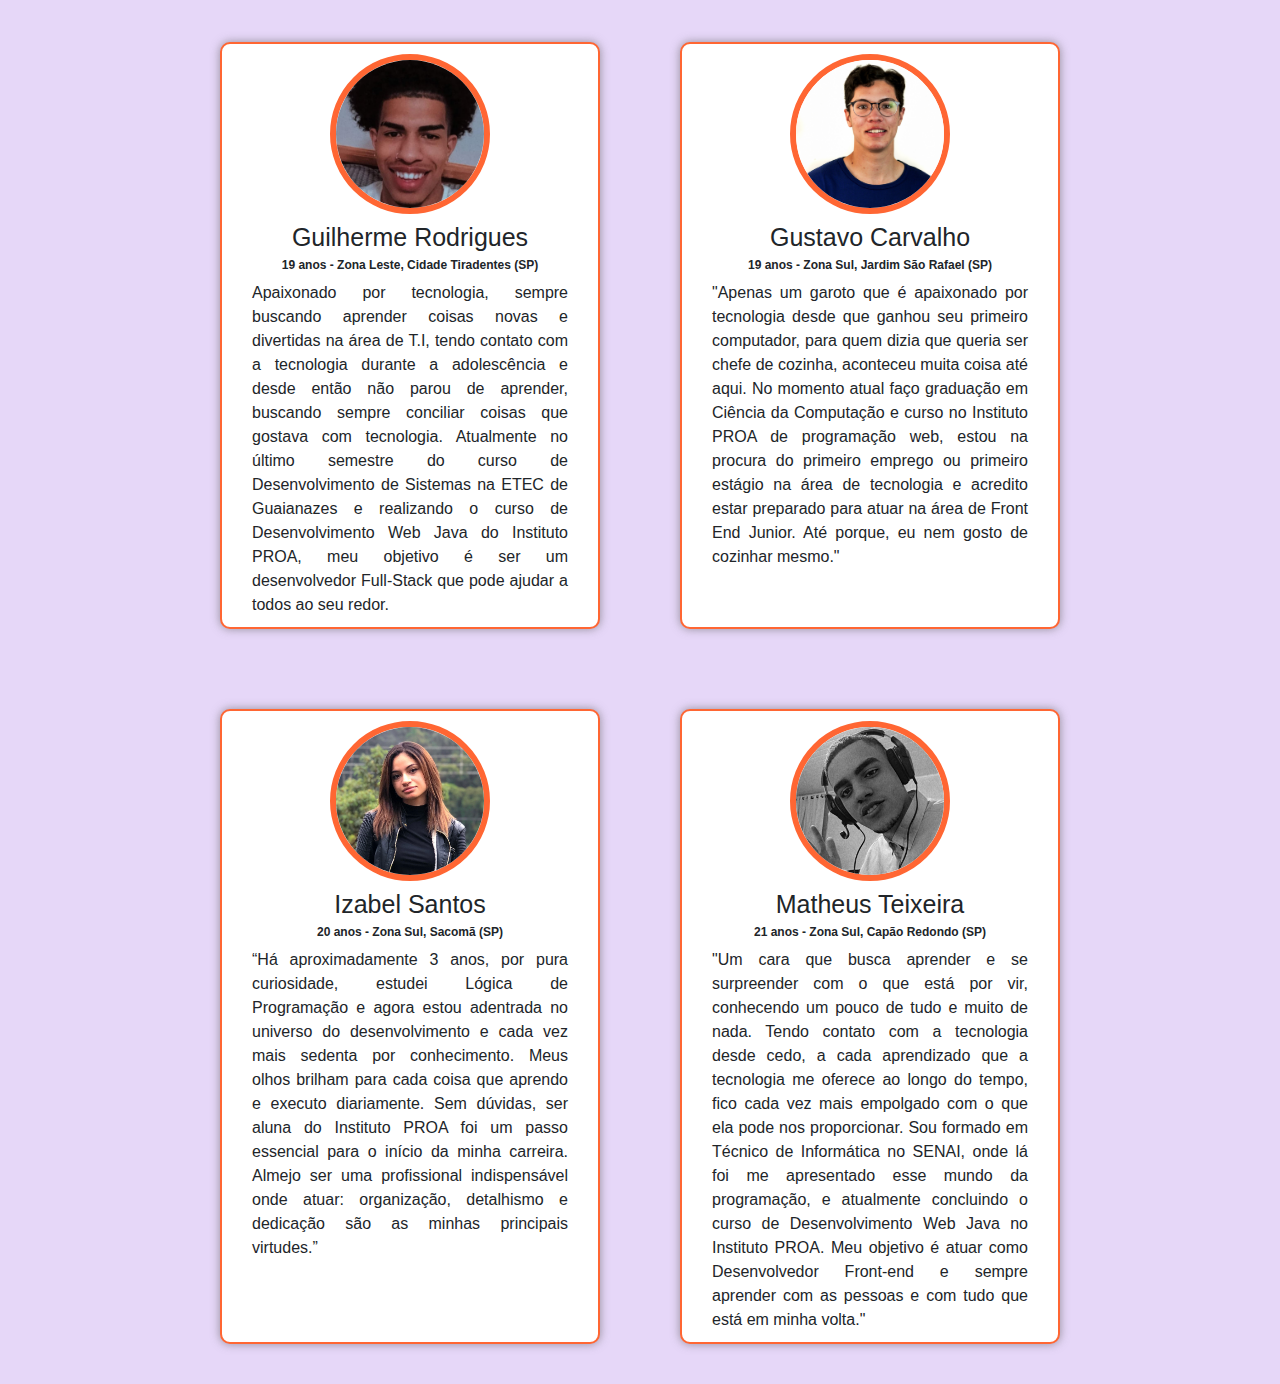
==== commit 16e60d46: "atualização Quem Somos" ====
--- a/quem_somos.html
+++ b/quem_somos.html
@@ -57,10 +57,10 @@
 
         <div class="row d-flex justify-content-center">
             <div class="card-profissional col-lg-4">
-                <img class="img" src="medias/img/asta.jpg" alt="" width="160px">
+                <img class="img" src="medias/img/guilherme.jpeg" alt="" width="160px">
                 <h2>Guilherme Rodrigues</h2>
-                <p class="card-subtitle">19 anos - Zona Sul (SP)</p>
-                <p class="card-text">Lorem ipsum dolor sit amet consectetur adipisicing elit. Vero repellendus alias aperiam quisquam.</p>
+                <p class="card-subtitle">19 anos - Zona Leste, Cidade Tiradentes (SP)</p>
+                <p class="card-text">Apaixonado por tecnologia, sempre buscando aprender coisas novas e divertidas na área de T.I, tendo contato com a tecnologia durante a adolescência e desde então não parou de aprender, buscando sempre conciliar coisas que gostava com tecnologia. Atualmente no último semestre do curso de Desenvolvimento de Sistemas na ETEC de Guaianazes e realizando o curso de Desenvolvimento Web Java do Instituto PROA, meu objetivo é ser um desenvolvedor Full-Stack que pode ajudar a todos ao seu redor.</p>
             </div>
 
             <div class="card-profissional col-lg-4">
